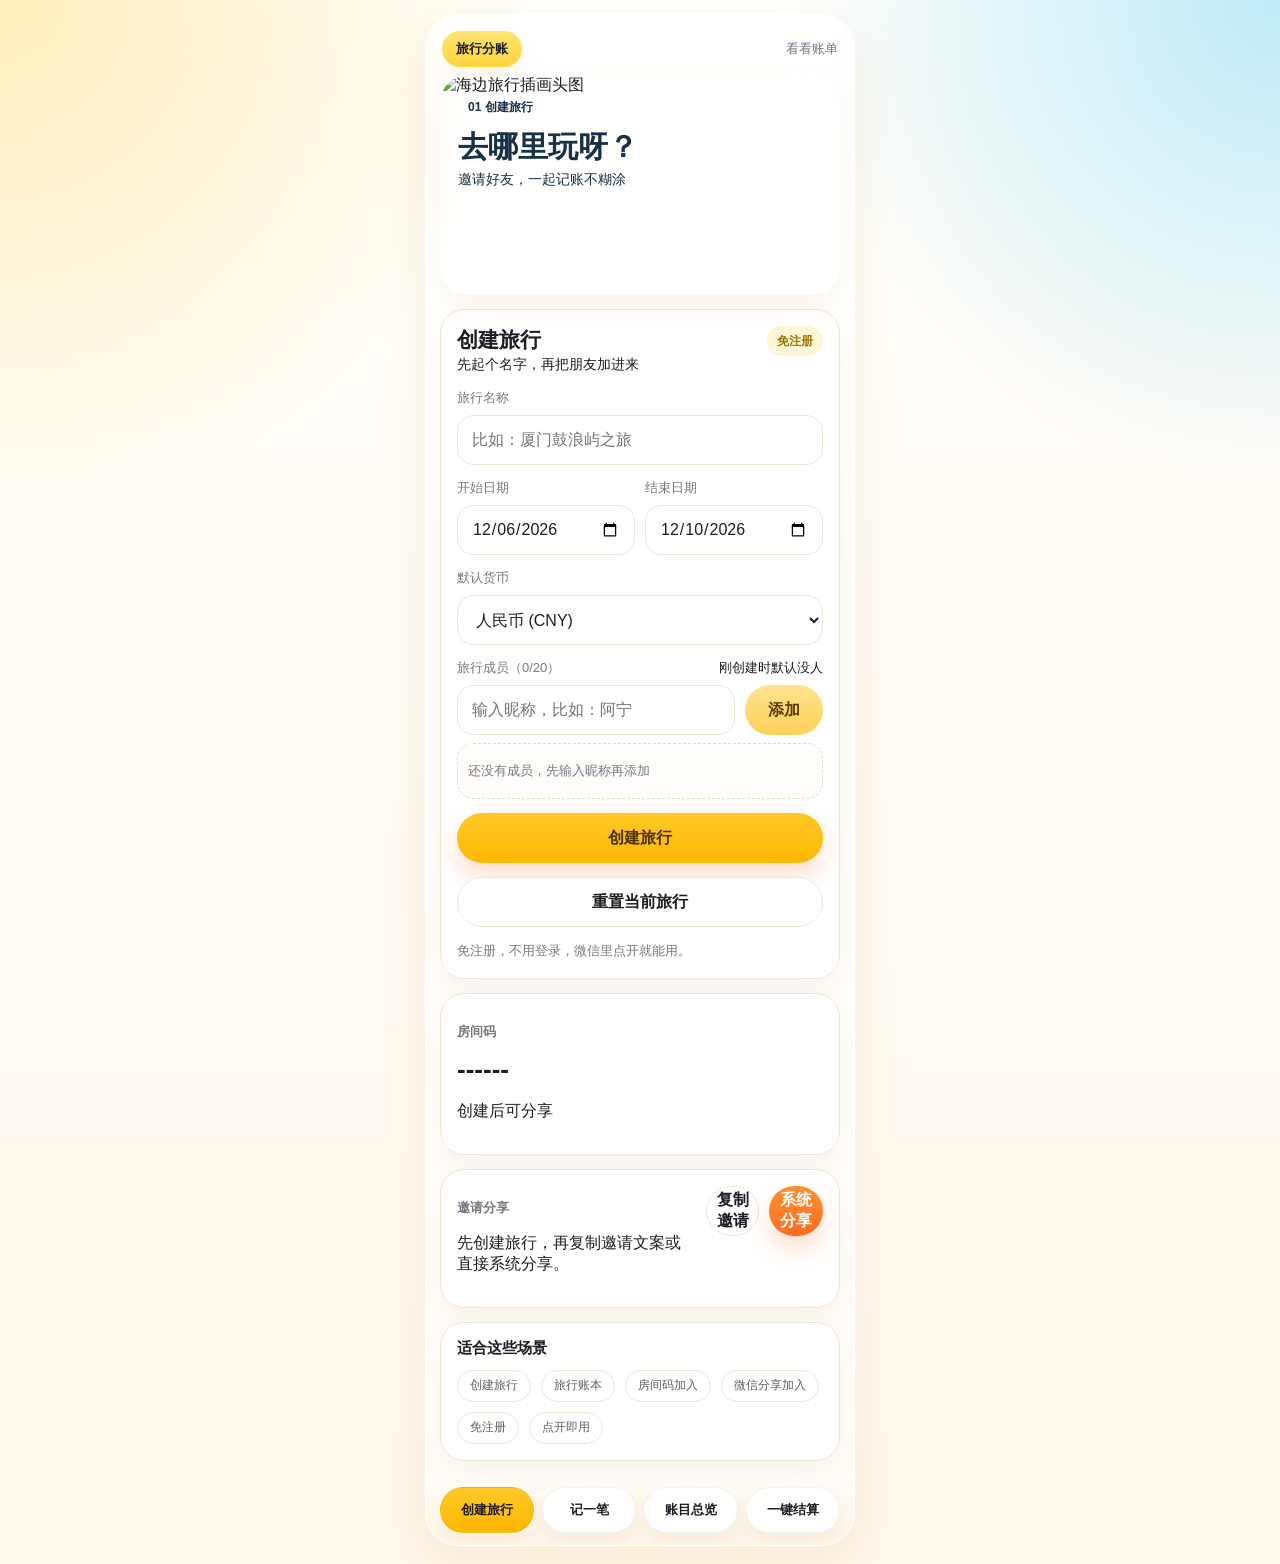
==== index.html @ 9b39a008 "Add files via upload" ====
<!DOCTYPE html>
<html lang="zh-CN">
<head>
  <meta charset="UTF-8">
  <meta name="viewport" content="width=device-width, initial-scale=1.0, viewport-fit=cover">
  <title>创建旅行 | 旅行分账</title>
  <meta name="description" content="创建旅行账本，添加成员，生成房间码和邀请分享。适合朋友出游、闺蜜旅行、多人AA记账。">
  <meta id="metaKeywords" name="keywords" content="创建旅行,旅行账本,房间码加入,微信分享加入,免注册,点开即用">
  <link rel="stylesheet" href="./styles.css">
</head>
<body data-page="create">
  <main class="mobile-page">
    <section class="phone-frame">
      <header class="page-header">
        <div class="brand-badge">旅行分账</div>
        <a class="mini-link" href="./overview.html">看看账单</a>
      </header>

      <section class="hero-banner hero-create">
        <img src="./assets/create-banner.png" alt="海边旅行插画头图">
        <div class="hero-copy">
          <span class="hero-kicker">01 创建旅行</span>
          <h1>去哪里玩呀？</h1>
          <p>邀请好友，一起记账不糊涂</p>
        </div>
      </section>

      <section class="card form-card">
        <div class="card-title-row">
          <div>
            <h2>创建旅行</h2>
            <p>先起个名字，再把朋友加进来</p>
          </div>
          <span class="pill yellow-pill">免注册</span>
        </div>

        <label class="field">
          <span>旅行名称</span>
          <input id="tripName" type="text" maxlength="20" placeholder="比如：厦门鼓浪屿之旅">
        </label>

        <div class="field-grid">
          <label class="field">
            <span>开始日期</span>
            <input id="tripStart" type="date">
          </label>
          <label class="field">
            <span>结束日期</span>
            <input id="tripEnd" type="date">
          </label>
        </div>

        <label class="field">
          <span>默认货币</span>
          <select id="currencySelect">
            <option value="CNY">人民币 (CNY)</option>
            <option value="USD">美元 (USD)</option>
            <option value="HKD">港币 (HKD)</option>
          </select>
        </label>

        <div class="field">
          <div class="field-head">
            <span id="memberCountLabel">旅行成员（0/20）</span>
            <small>刚创建时默认没人</small>
          </div>
          <div class="member-add-row">
            <input id="memberNameInput" type="text" maxlength="6" placeholder="输入昵称，比如：阿宁">
            <button id="addMemberBtn" class="soft-btn" type="button">添加</button>
          </div>
          <div id="memberList" class="member-list empty">
            <p class="empty-text">还没有成员，先输入昵称再添加</p>
          </div>
        </div>

        <button id="createTripBtn" class="primary-btn yellow-btn" type="button">创建旅行</button>
        <button id="resetTripBtn" class="ghost-btn" type="button">重置当前旅行</button>
        <p class="tiny-text">免注册，不用登录，微信里点开就能用。</p>
      </section>

      <section class="card info-card">
        <div>
          <h3>房间码</h3>
          <strong id="roomCodeText">------</strong>
          <p id="shareLinkText">创建后可分享</p>
        </div>
      </section>

      <section class="card info-card">
        <div class="invite-block">
          <div>
            <h3>邀请分享</h3>
            <p id="invitePreviewText">先创建旅行，再复制邀请文案或直接系统分享。</p>
          </div>
          <div class="action-row">
            <button id="copyInviteBtn" class="ghost-btn" type="button">复制邀请</button>
            <button id="nativeShareBtn" class="primary-btn" type="button">系统分享</button>
          </div>
        </div>
      </section>

      <section class="keyword-section">
        <h3>适合这些场景</h3>
        <div class="keyword-tags" data-keywords="create"></div>
      </section>

      <nav class="bottom-nav" aria-label="页面导航">
        <a class="active" href="./index.html">创建旅行</a>
        <a href="./add-bill.html">记一笔</a>
        <a href="./overview.html">账目总览</a>
        <a href="./settlement.html">一键结算</a>
      </nav>
    </section>
  </main>

  <script id="structured-data" type="application/ld+json"></script>
  <script src="./script.js"></script>
</body>
</html>
---- styles.css ----
:root {
  --bg: #fff8ed;
  --card: rgba(255, 255, 255, 0.94);
  --line: #f0e6d6;
  --ink: #1d1d26;
  --muted: #7b7584;
  --yellow: #ffc928;
  --yellow-deep: #ffb700;
  --orange: #ff8f2f;
  --orange-deep: #ff6b1f;
  --green: #2db66e;
  --red: #ff5a53;
  --shadow: 0 18px 45px rgba(210, 175, 111, 0.18);
  --shadow-soft: 0 12px 28px rgba(210, 175, 111, 0.12);
}

* {
  box-sizing: border-box;
}

html,
body {
  margin: 0;
  min-height: 100%;
  font-family: "PingFang SC", "Microsoft YaHei", sans-serif;
  color: var(--ink);
  background:
    radial-gradient(circle at top left, rgba(255, 220, 113, 0.45), transparent 26%),
    radial-gradient(circle at top right, rgba(114, 213, 242, 0.45), transparent 24%),
    linear-gradient(180deg, #fffefb 0%, var(--bg) 100%);
}

body {
  padding: 14px 10px 18px;
}

button,
input,
select {
  font: inherit;
}

.mobile-page {
  max-width: 430px;
  margin: 0 auto;
}

.phone-frame {
  background: rgba(255, 255, 255, 0.68);
  border: 1px solid rgba(255, 255, 255, 0.8);
  border-radius: 34px;
  box-shadow: var(--shadow);
  backdrop-filter: blur(10px);
  overflow: hidden;
}

.page-header {
  display: flex;
  align-items: center;
  justify-content: space-between;
  padding: 16px 16px 8px;
}

.brand-badge {
  display: inline-flex;
  align-items: center;
  min-height: 36px;
  padding: 0 14px;
  border-radius: 999px;
  background: linear-gradient(180deg, #ffe571, #ffd33e);
  box-shadow: var(--shadow-soft);
  font-size: 13px;
  font-weight: 800;
}

.blue-badge {
  background: linear-gradient(180deg, #99eef6, #5ad7ea);
}

.coral-badge {
  background: linear-gradient(180deg, #ff9a73, #ff6e52);
  color: #fff;
}

.mini-link {
  color: var(--muted);
  text-decoration: none;
  font-size: 13px;
}

.hero-banner,
.card,
.member-strip-card,
.keyword-section {
  margin: 0 14px 14px;
}

.hero-banner {
  position: relative;
  overflow: hidden;
  border-radius: 28px;
  box-shadow: var(--shadow-soft);
}

.hero-create {
  height: 220px;
}

.hero-overview {
  height: 180px;
}

.hero-banner img,
.celebrate-image {
  display: block;
  width: 100%;
  height: 100%;
  object-fit: cover;
}

.hero-copy {
  position: absolute;
  left: 18px;
  top: 18px;
  max-width: 72%;
  color: #183147;
}

.hero-copy.overlay {
  color: #fff;
  text-shadow: 0 4px 16px rgba(0, 0, 0, 0.22);
}

.hero-kicker {
  display: inline-flex;
  align-items: center;
  min-height: 28px;
  padding: 0 10px;
  border-radius: 999px;
  background: rgba(255, 255, 255, 0.88);
  font-size: 12px;
  font-weight: 800;
}

.hero-copy h1,
.celebrate-copy h1 {
  margin: 10px 0 6px;
  font-size: 30px;
  line-height: 1.05;
}

.hero-copy p,
.card-title-row p,
.celebrate-copy p {
  margin: 0;
  font-size: 14px;
  line-height: 1.5;
}

.card,
.member-strip-card,
.keyword-section {
  background: var(--card);
  border: 1px solid var(--line);
  border-radius: 24px;
  box-shadow: var(--shadow-soft);
}

.card,
.keyword-section {
  padding: 16px;
}

.member-strip-card {
  padding: 12px 14px;
}

.form-card {
  display: grid;
  gap: 14px;
}

.card-title-row,
.section-head,
.field-head,
.invite-block {
  display: flex;
  align-items: flex-start;
  justify-content: space-between;
  gap: 12px;
}

.card-title-row h2,
.section-head h2 {
  margin: 0;
  font-size: 21px;
}

.field {
  display: grid;
  gap: 8px;
}

.field span,
.field-head span,
.section-head span,
.card h3 {
  font-size: 13px;
  color: var(--muted);
}

.field input,
.field select,
.member-add-row input {
  width: 100%;
  min-height: 50px;
  padding: 0 14px;
  border: 1px solid var(--line);
  border-radius: 16px;
  background: #fff;
  color: var(--ink);
  outline: none;
}

.field-grid {
  display: grid;
  grid-template-columns: 1fr 1fr;
  gap: 10px;
}

.member-add-row,
.action-row,
.seg-row {
  display: grid;
  gap: 10px;
}

.member-add-row {
  grid-template-columns: 1fr auto;
}

.action-row,
.seg-row {
  grid-template-columns: 1fr 1fr;
}

.member-list,
.chip-row,
.member-strip,
.keyword-tags,
.legend-list {
  display: flex;
  gap: 10px;
  flex-wrap: wrap;
}

.member-list {
  min-height: 56px;
  padding: 10px;
  border: 1px dashed #e8dcc7;
  border-radius: 16px;
  background: #fffdf9;
}

.member-list.empty {
  align-items: center;
}

.avatar-chip,
.member-dot {
  display: inline-flex;
  align-items: center;
  justify-content: center;
  min-width: 44px;
  height: 44px;
  padding: 0 12px;
  border-radius: 999px;
  background: linear-gradient(180deg, #fff0bf, #fff8e4);
  border: 2px solid #fff;
  box-shadow: 0 8px 18px rgba(193, 154, 87, 0.16);
  font-size: 13px;
  font-weight: 700;
}

.avatar-chip {
  gap: 8px;
}

.avatar-chip button {
  width: 20px;
  height: 20px;
  border-radius: 50%;
  border: 0;
  background: rgba(0, 0, 0, 0.08);
  cursor: pointer;
}

.member-dot.manage {
  margin-left: auto;
  background: #fff;
}

.empty-text,
.tiny-text,
.summary-text {
  margin: 0;
  color: var(--muted);
  font-size: 13px;
  line-height: 1.6;
}

.primary-btn,
.ghost-btn,
.soft-btn,
.seg-btn,
.chip,
.transfer-btn {
  border: 0;
  cursor: pointer;
  font-weight: 800;
}

.primary-btn,
.ghost-btn,
.soft-btn,
.seg-btn {
  min-height: 50px;
  border-radius: 999px;
}

.primary-btn {
  color: #fff;
  background: linear-gradient(180deg, var(--orange), var(--orange-deep));
  box-shadow: 0 12px 26px rgba(255, 112, 25, 0.24);
}

.yellow-btn {
  color: #4c3000;
  background: linear-gradient(180deg, var(--yellow), var(--yellow-deep));
}

.ghost-btn {
  background: #fff;
  border: 1px solid var(--line);
  color: var(--ink);
}

.soft-btn {
  min-width: 78px;
  background: linear-gradient(180deg, #ffe38d, #ffd15b);
  color: #5b3a00;
}

.pill {
  display: inline-flex;
  align-items: center;
  min-height: 30px;
  padding: 0 10px;
  border-radius: 999px;
  font-size: 12px;
  font-weight: 800;
}

.yellow-pill {
  background: #fff6d7;
  color: #9a7700;
}

.info-card strong {
  display: block;
  margin-top: 6px;
  font-size: 26px;
}

.bill-top-card {
  display: grid;
  gap: 16px;
}

.seg-btn {
  background: #fff;
  border: 1px solid var(--line);
  color: var(--ink);
}

.seg-btn.active {
  background: linear-gradient(180deg, #ffd863, #ffca2b);
}

.category-grid {
  display: grid;
  grid-template-columns: repeat(4, 1fr);
  gap: 14px 8px;
}

.category-btn {
  border: 0;
  background: transparent;
  display: grid;
  justify-items: center;
  gap: 8px;
  padding: 0;
}

.category-btn b {
  font-size: 12px;
}

.icon {
  width: 54px;
  height: 54px;
  border-radius: 18px;
  display: grid;
  place-items: center;
  font-size: 22px;
  box-shadow: var(--shadow-soft);
  border: 2px solid transparent;
}

.category-btn.active .icon {
  transform: translateY(-2px);
  border-color: #ffc654;
}

.red { background: #ffe5e1; }
.blue { background: #e2eeff; }
.orange { background: #ffeedc; }
.green { background: #e5faef; }
.yellow { background: #fff5d2; }
.purple { background: #f1e8ff; }
.teal { background: #e2faf6; }
.gray { background: #eff1f5; }

.edit-banner {
  display: flex;
  align-items: center;
  justify-content: space-between;
  gap: 10px;
  padding: 12px 14px;
  border-radius: 16px;
  background: #fff5cf;
  color: #7b5a00;
  font-size: 13px;
  font-weight: 700;
}

.hidden {
  display: none;
}

.slim-btn {
  min-height: 38px;
  padding: 0 12px;
}

.amount-field .amount-input {
  min-height: 64px;
  font-size: 38px;
  font-weight: 900;
}

.chip {
  min-height: 38px;
  padding: 0 14px;
  border-radius: 999px;
  border: 1px solid var(--line);
  background: #fff;
}

.chip.active {
  background: linear-gradient(180deg, #fff2c7, #ffe39b);
  border-color: #f3cf77;
}

.custom-split {
  display: grid;
  gap: 10px;
}

.split-row-item {
  display: grid;
  grid-template-columns: 1fr 110px;
  gap: 10px;
  align-items: center;
}

.split-row-item input {
  min-height: 46px;
  padding: 0 12px;
  border: 1px solid var(--line);
  border-radius: 14px;
}

.stats-grid {
  display: grid;
  grid-template-columns: 1fr 1fr;
  gap: 12px;
  margin: 0 14px 14px;
}

.stat-card strong {
  display: block;
  margin: 10px 0 6px;
  font-size: 28px;
}

.member-strip {
  align-items: center;
}

.donut-wrap {
  display: flex;
  justify-content: center;
  margin-bottom: 14px;
}

.donut-chart {
  width: 148px;
  height: 148px;
  border-radius: 50%;
  position: relative;
  background: #f3f3f3;
}

.donut-chart::after {
  content: "";
  position: absolute;
  inset: 24px;
  border-radius: 50%;
  background: #fff;
}

.donut-chart span {
  position: absolute;
  inset: 0;
  z-index: 1;
  display: grid;
  place-items: center;
  padding: 0 28px;
  text-align: center;
  font-size: 12px;
  font-weight: 800;
  color: var(--muted);
}

.legend-list {
  display: grid;
  gap: 8px;
}

.legend-item,
.list-item,
.transfer-item,
.preview-line {
  display: flex;
  align-items: center;
  justify-content: space-between;
  gap: 12px;
}

.legend-item {
  font-size: 14px;
}

.legend-left {
  display: inline-flex;
  align-items: center;
  gap: 8px;
}

.legend-dot {
  width: 10px;
  height: 10px;
  border-radius: 50%;
}

.list-stack {
  display: grid;
  gap: 10px;
}

.list-stack.empty-stack {
  min-height: 90px;
  align-items: center;
}

.list-item,
.transfer-item,
.preview-line {
  padding: 14px;
  border: 1px solid var(--line);
  border-radius: 18px;
  background: #fff;
}

.list-item {
  align-items: flex-start;
}

.list-item strong,
.preview-line strong,
.transfer-item strong {
  font-size: 18px;
}

.item-meta {
  display: grid;
  gap: 4px;
}

.item-meta p {
  margin: 0;
  color: var(--muted);
  font-size: 12px;
}

.item-actions {
  display: grid;
  gap: 8px;
}

.item-actions button {
  min-height: 34px;
  padding: 0 12px;
  border-radius: 999px;
  border: 1px solid var(--line);
  background: #fff;
  cursor: pointer;
  font-size: 12px;
  font-weight: 700;
}

.positive {
  color: var(--green);
}

.negative {
  color: var(--red);
}

.celebrate-card {
  overflow: hidden;
  padding-bottom: 0;
}

.celebrate-image {
  height: 210px;
  object-fit: cover;
  margin: 14px -16px 0;
  width: calc(100% + 32px);
}

.receive-card strong {
  display: block;
  margin: 8px 0 6px;
  font-size: 38px;
  color: var(--green);
}

.progress-track {
  height: 10px;
  border-radius: 999px;
  background: #ffe5cf;
  overflow: hidden;
  margin: 10px 0 14px;
}

.progress-track span {
  display: block;
  width: 0;
  height: 100%;
  border-radius: inherit;
  background: linear-gradient(180deg, var(--orange), var(--yellow-deep));
}

.transfer-item.done {
  opacity: 0.58;
}

.transfer-main {
  display: grid;
  gap: 4px;
}

.transfer-main p {
  margin: 0;
  font-size: 12px;
  color: var(--muted);
}

.transfer-btn {
  min-height: 40px;
  padding: 0 14px;
  border-radius: 999px;
  background: #fff;
  border: 1px solid var(--line);
}

.transfer-btn.is-done {
  color: var(--green);
}

.keyword-section h3 {
  margin: 0 0 12px;
  font-size: 15px;
}

.keyword-tags span {
  min-height: 32px;
  padding: 0 12px;
  display: inline-flex;
  align-items: center;
  border-radius: 999px;
  background: #fff;
  border: 1px solid var(--line);
  font-size: 12px;
  color: #625c69;
}

.bottom-nav {
  position: sticky;
  bottom: 0;
  z-index: 2;
  display: grid;
  grid-template-columns: repeat(4, 1fr);
  gap: 8px;
  padding: 12px 14px calc(12px + env(safe-area-inset-bottom));
  background: linear-gradient(180deg, rgba(255, 248, 237, 0), rgba(255, 248, 237, 0.92) 36%, rgba(255, 248, 237, 1) 100%);
}

.bottom-nav a {
  min-height: 46px;
  display: grid;
  place-items: center;
  border-radius: 999px;
  text-decoration: none;
  color: var(--ink);
  background: rgba(255, 255, 255, 0.94);
  border: 1px solid rgba(0, 0, 0, 0.05);
  box-shadow: 0 10px 18px rgba(190, 154, 90, 0.12);
  font-size: 13px;
  font-weight: 800;
}

.bottom-nav a.active {
  background: linear-gradient(180deg, var(--yellow), var(--yellow-deep));
}

@media (max-width: 390px) {
  body {
    padding: 8px 6px 12px;
  }

  .hero-copy h1,
  .celebrate-copy h1 {
    font-size: 26px;
  }

  .stats-grid,
  .field-grid,
  .action-row,
  .seg-row {
    grid-template-columns: 1fr;
  }

  .category-grid {
    grid-template-columns: repeat(4, 1fr);
  }

  .bottom-nav a {
    font-size: 12px;
  }
}
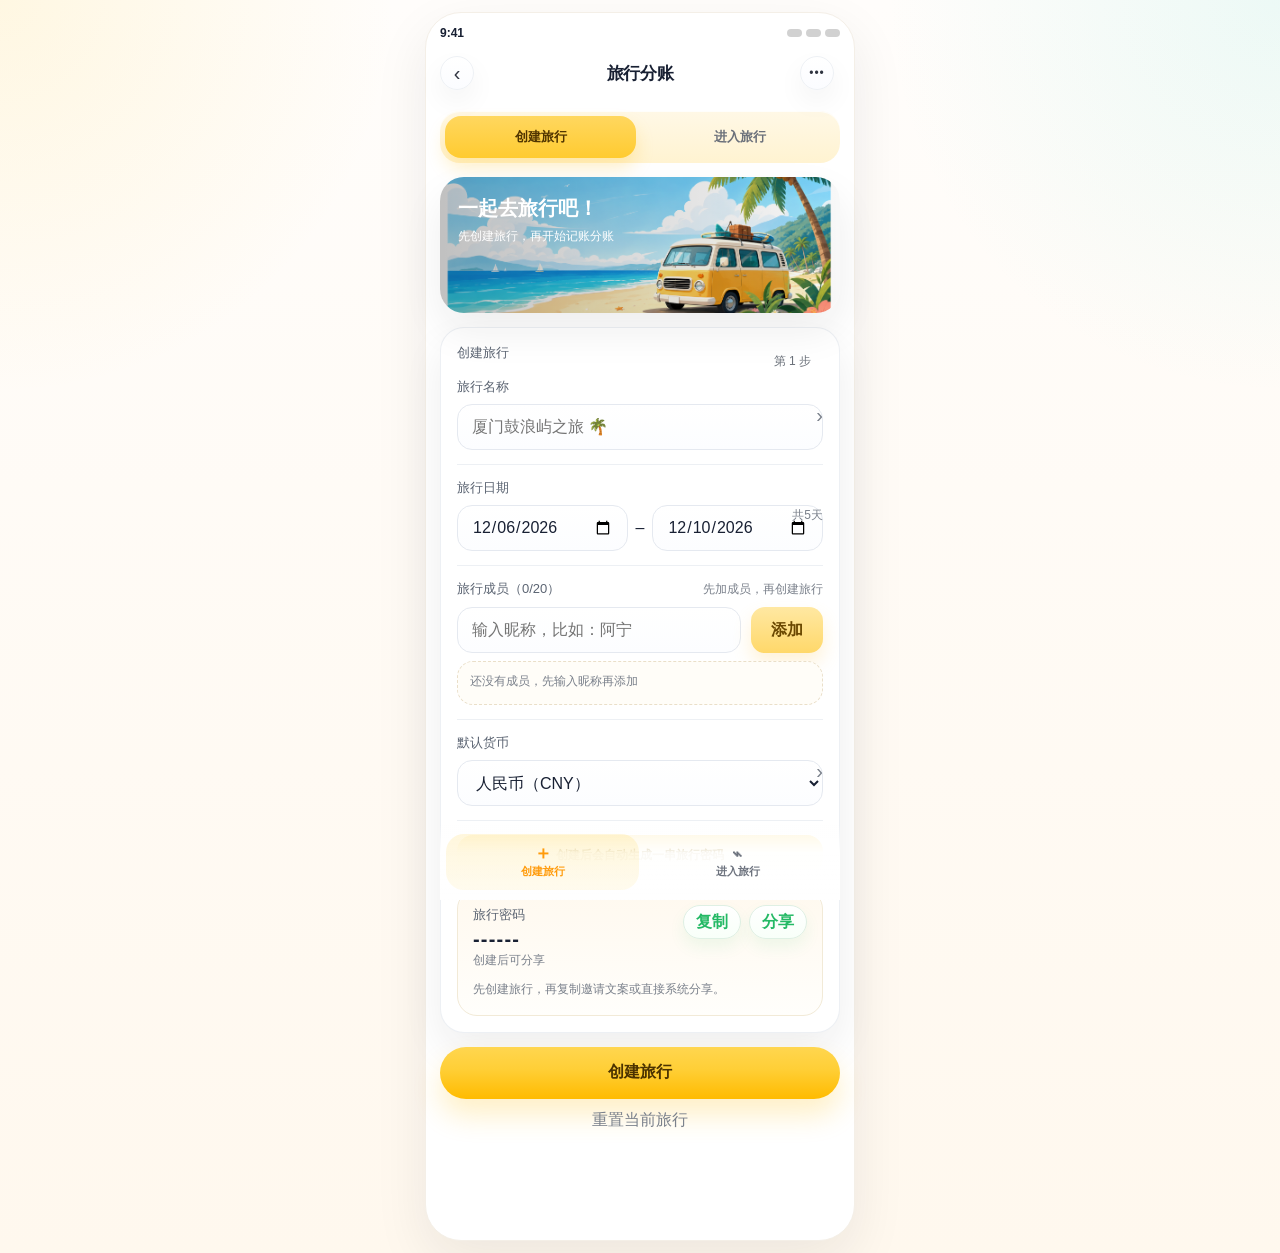
==== commit 5398dea0: "Add files via upload" ====
--- a/index.html
+++ b/index.html
@@ -4,116 +4,174 @@
   <meta charset="UTF-8">
   <meta name="viewport" content="width=device-width, initial-scale=1.0, viewport-fit=cover">
   <title>创建旅行 | 旅行分账</title>
-  <meta name="description" content="创建旅行账本，添加成员，生成房间码和邀请分享。适合朋友出游、闺蜜旅行、多人AA记账。">
-  <meta id="metaKeywords" name="keywords" content="创建旅行,旅行账本,房间码加入,微信分享加入,免注册,点开即用">
+  <meta name="description" content="先创建本次旅行，再把旅行密码发给同伴。输入密码后，就能直接进入这次旅行的记账、总览和结算页面。">
+  <meta id="metaKeywords" name="keywords" content="创建旅行,进入旅行,旅行密码,多人旅行记账,分账">
   <link rel="stylesheet" href="./styles.css">
 </head>
 <body data-page="create">
-  <main class="mobile-page">
-    <section class="phone-frame">
+  <main class="app-shell">
+    <section class="phone-page">
+      <div class="status-bar">
+        <span>9:41</span>
+        <div class="status-icons"><span></span><span></span><span></span></div>
+      </div>
+
       <header class="page-header">
-        <div class="brand-badge">旅行分账</div>
-        <a class="mini-link" href="./overview.html">看看账单</a>
+        <button class="nav-icon" type="button" aria-label="返回">‹</button>
+        <h1>旅行分账</h1>
+        <button class="nav-icon more" type="button" aria-label="更多">•••</button>
       </header>
 
-      <section class="hero-banner hero-create">
-        <img src="./assets/create-banner.png" alt="海边旅行插画头图">
-        <div class="hero-copy">
-          <span class="hero-kicker">01 创建旅行</span>
-          <h1>去哪里玩呀？</h1>
-          <p>邀请好友，一起记账不糊涂</p>
+      <nav class="home-switch-nav" aria-label="首页导航">
+        <a class="active" href="#create-trip-panel">创建旅行</a>
+        <a href="#join-trip-panel">进入旅行</a>
+      </nav>
+
+      <section id="home-create-view" class="home-panel">
+      <section class="hero-banner">
+        <img src="./create-banner.png" alt="旅行头图">
+        <div class="hero-banner-copy">
+          <h2>一起去旅行吧！</h2>
+          <p>先创建旅行，再开始记账分账</p>
         </div>
       </section>
 
-      <section class="card form-card">
-        <div class="card-title-row">
-          <div>
-            <h2>创建旅行</h2>
-            <p>先起个名字，再把朋友加进来</p>
-          </div>
-          <span class="pill yellow-pill">免注册</span>
+      <section id="create-trip-panel" class="sheet-card">
+        <div class="block-head-line">
+          <div class="list-title">创建旅行</div>
+          <span class="mini-status">第 1 步</span>
         </div>
 
-        <label class="field">
-          <span>旅行名称</span>
-          <input id="tripName" type="text" maxlength="20" placeholder="比如：厦门鼓浪屿之旅">
+        <label class="line-field">
+          <span class="field-label">旅行名称</span>
+          <input id="tripName" type="text" maxlength="20" placeholder="厦门鼓浪屿之旅 🌴">
+          <span class="field-arrow">›</span>
         </label>
 
-        <div class="field-grid">
-          <label class="field">
-            <span>开始日期</span>
-            <input id="tripStart" type="date">
-          </label>
-          <label class="field">
-            <span>结束日期</span>
-            <input id="tripEnd" type="date">
-          </label>
-        </div>
-
-        <label class="field">
-          <span>默认货币</span>
-          <select id="currencySelect">
-            <option value="CNY">人民币 (CNY)</option>
-            <option value="USD">美元 (USD)</option>
-            <option value="HKD">港币 (HKD)</option>
-          </select>
+        <label class="line-field">
+          <span class="field-label">旅行日期</span>
+          <div class="field-main dual-value">
+            <input id="tripStart" type="date" aria-label="开始日期">
+            <span>–</span>
+            <input id="tripEnd" type="date" aria-label="结束日期">
+          </div>
+          <span class="field-tip">共5天</span>
         </label>
 
-        <div class="field">
-          <div class="field-head">
-            <span id="memberCountLabel">旅行成员（0/20）</span>
-            <small>刚创建时默认没人</small>
+        <div class="line-block">
+          <div class="field-topline">
+            <span class="field-label" id="memberCountLabel">旅行成员（0/20）</span>
+            <small>先加成员，再创建旅行</small>
           </div>
-          <div class="member-add-row">
+          <div class="member-entry">
             <input id="memberNameInput" type="text" maxlength="6" placeholder="输入昵称，比如：阿宁">
-            <button id="addMemberBtn" class="soft-btn" type="button">添加</button>
+            <button id="addMemberBtn" class="tiny-solid-btn" type="button">添加</button>
           </div>
-          <div id="memberList" class="member-list empty">
+          <div id="memberList" class="member-avatar-row empty">
             <p class="empty-text">还没有成员，先输入昵称再添加</p>
           </div>
         </div>
 
-        <button id="createTripBtn" class="primary-btn yellow-btn" type="button">创建旅行</button>
-        <button id="resetTripBtn" class="ghost-btn" type="button">重置当前旅行</button>
-        <p class="tiny-text">免注册，不用登录，微信里点开就能用。</p>
-      </section>
+        <label class="line-field">
+          <span class="field-label">默认货币</span>
+          <select id="currencySelect">
+            <option value="CNY">人民币（CNY）</option>
+            <option value="USD">美元（USD）</option>
+            <option value="HKD">港币（HKD）</option>
+          </select>
+          <span class="field-arrow">›</span>
+        </label>
 
-      <section class="card info-card">
-        <div>
-          <h3>房间码</h3>
-          <strong id="roomCodeText">------</strong>
-          <p id="shareLinkText">创建后可分享</p>
+        <div class="soft-hint">创建后会自动生成一串旅行密码</div>
+
+        <div class="room-card">
+          <div class="room-card-head">
+            <div>
+              <span class="room-label">旅行密码</span>
+              <strong id="roomCodeText" class="room-code">------</strong>
+            </div>
+            <div class="room-actions">
+              <button id="copyInviteBtn" class="tag-btn" type="button">复制</button>
+              <button id="nativeShareBtn" class="tag-btn" type="button">分享</button>
+            </div>
+          </div>
+          <p id="shareLinkText" class="room-state">创建后可分享</p>
+          <p id="invitePreviewText" class="tip-text">先创建旅行，再复制邀请文案或直接系统分享。</p>
         </div>
       </section>
 
-      <section class="card info-card">
-        <div class="invite-block">
-          <div>
-            <h3>邀请分享</h3>
-            <p id="invitePreviewText">先创建旅行，再复制邀请文案或直接系统分享。</p>
-          </div>
-          <div class="action-row">
-            <button id="copyInviteBtn" class="ghost-btn" type="button">复制邀请</button>
-            <button id="nativeShareBtn" class="primary-btn" type="button">系统分享</button>
-          </div>
-        </div>
+      <button id="createTripBtn" class="primary-cta yellow-cta" type="button">创建旅行</button>
+      <button id="resetTripBtn" class="subtle-link-btn" type="button">重置当前旅行</button>
       </section>
 
-      <section class="keyword-section">
-        <h3>适合这些场景</h3>
-        <div class="keyword-tags" data-keywords="create"></div>
+      <section id="join-trip-panel" class="join-card home-panel join-panel-only">
+        <div class="join-card-head">
+          <strong>进入旅行</strong>
+          <p>输入旅行密码和昵称，就能直接打开这次旅行</p>
+        </div>
+        <div class="join-grid">
+          <input id="joinRoomCode" type="text" maxlength="8" placeholder="旅行密码">
+          <input id="joinNickname" type="text" maxlength="6" placeholder="你的昵称">
+        </div>
+        <button id="joinRoomBtn" class="secondary-cta" type="button">进入旅行</button>
+        <p id="joinRoomStatus" class="tip-text">进入后会直接打开：记一笔、账目总览和一键结算。</p>
       </section>
 
-      <nav class="bottom-nav" aria-label="页面导航">
-        <a class="active" href="./index.html">创建旅行</a>
-        <a href="./add-bill.html">记一笔</a>
-        <a href="./overview.html">账目总览</a>
-        <a href="./settlement.html">一键结算</a>
+      <nav class="app-tabbar home-tabbar" aria-label="页面导航">
+        <a class="active" href="#create-trip-panel"><span class="tab-ico">＋</span><span>创建旅行</span></a>
+        <a href="#join-trip-panel"><span class="tab-ico">⌁</span><span>进入旅行</span></a>
       </nav>
     </section>
   </main>
 
   <script id="structured-data" type="application/ld+json"></script>
   <script src="./script.js"></script>
+  <script>
+    (function () {
+      const createLink = document.querySelector('.home-switch-nav a[href="#create-trip-panel"]');
+      const joinLink = document.querySelector('.home-switch-nav a[href="#join-trip-panel"]');
+      const createView = document.getElementById('home-create-view');
+      const joinView = document.getElementById('join-trip-panel');
+      const bottomCreate = document.querySelector('.home-tabbar a[href="#create-trip-panel"]');
+      const bottomJoin = document.querySelector('.home-tabbar a[href="#join-trip-panel"]');
+
+      function setActive(mode) {
+        const showJoin = mode === 'join';
+        createView.classList.toggle('hidden-home-panel', showJoin);
+        joinView.classList.toggle('hidden-home-panel', !showJoin);
+        createLink.classList.toggle('active', !showJoin);
+        joinLink.classList.toggle('active', showJoin);
+        bottomCreate.classList.toggle('active', !showJoin);
+        bottomJoin.classList.toggle('active', showJoin);
+      }
+
+      function syncFromHash() {
+        setActive(window.location.hash === '#join-trip-panel' ? 'join' : 'create');
+      }
+
+      createLink.addEventListener('click', function () {
+        window.location.hash = 'create-trip-panel';
+        setActive('create');
+      });
+
+      joinLink.addEventListener('click', function () {
+        window.location.hash = 'join-trip-panel';
+        setActive('join');
+      });
+
+      bottomCreate.addEventListener('click', function () {
+        window.location.hash = 'create-trip-panel';
+        setActive('create');
+      });
+
+      bottomJoin.addEventListener('click', function () {
+        window.location.hash = 'join-trip-panel';
+        setActive('join');
+      });
+
+      window.addEventListener('hashchange', syncFromHash);
+      syncFromHash();
+    })();
+  </script>
 </body>
 </html>
--- a/styles.css
+++ b/styles.css
@@ -1,396 +1,519 @@
 :root {
-  --bg: #fff8ed;
-  --card: rgba(255, 255, 255, 0.94);
-  --line: #f0e6d6;
-  --ink: #1d1d26;
-  --muted: #7b7584;
-  --yellow: #ffc928;
-  --yellow-deep: #ffb700;
-  --orange: #ff8f2f;
-  --orange-deep: #ff6b1f;
-  --green: #2db66e;
-  --red: #ff5a53;
-  --shadow: 0 18px 45px rgba(210, 175, 111, 0.18);
-  --shadow-soft: 0 12px 28px rgba(210, 175, 111, 0.12);
-}
-
-* {
-  box-sizing: border-box;
-}
+  --ink: #182033;
+  --muted: #7a808b;
+  --line: #edf0f4;
+  --line-strong: #e5e9f0;
+  --yellow: #ffcf37;
+  --yellow-deep: #ffbb00;
+  --orange: #ff8d29;
+  --orange-deep: #ff6b18;
+  --green: #22bf65;
+  --green-soft: #effaf1;
+  --soft-shadow: 0 12px 28px rgba(26, 28, 33, 0.05);
+  --card-shadow: 0 18px 42px rgba(26, 28, 33, 0.07);
+  --page-shadow: 0 20px 54px rgba(26, 28, 33, 0.08);
+  --inner-shadow: inset 0 1px 0 rgba(255, 255, 255, 0.85);
+}
+
+* { box-sizing: border-box; }
 
 html,
 body {
   margin: 0;
   min-height: 100%;
+  background:
+    radial-gradient(circle at 0% 0%, rgba(255, 217, 97, 0.16), transparent 22%),
+    radial-gradient(circle at 100% 0%, rgba(103, 222, 208, 0.12), transparent 22%),
+    linear-gradient(180deg, #fffdfb 0%, #fff8ee 100%);
   font-family: "PingFang SC", "Microsoft YaHei", sans-serif;
   color: var(--ink);
-  background:
-    radial-gradient(circle at top left, rgba(255, 220, 113, 0.45), transparent 26%),
-    radial-gradient(circle at top right, rgba(114, 213, 242, 0.45), transparent 24%),
-    linear-gradient(180deg, #fffefb 0%, var(--bg) 100%);
-}
-
-body {
-  padding: 14px 10px 18px;
-}
-
-button,
-input,
-select {
-  font: inherit;
-}
-
-.mobile-page {
-  max-width: 430px;
-  margin: 0 auto;
-}
-
-.phone-frame {
-  background: rgba(255, 255, 255, 0.68);
-  border: 1px solid rgba(255, 255, 255, 0.8);
-  border-radius: 34px;
-  box-shadow: var(--shadow);
-  backdrop-filter: blur(10px);
-  overflow: hidden;
-}
-
-.page-header {
+}
+
+body { padding: 12px; }
+button, input, select { font: inherit; }
+.app-shell { max-width: 430px; margin: 0 auto; }
+
+.phone-page {
+  min-height: calc(100vh - 24px);
+  padding: 0 14px 18px;
+  border-radius: 36px;
+  background: #fff;
+  border: 1px solid #f4efe7;
+  box-shadow: var(--page-shadow);
+}
+
+.settlement-theme {
+  background: linear-gradient(180deg, #fff7d8 0%, #fff2cb 100%);
+}
+
+.status-bar {
+  min-height: 30px;
+  padding-top: calc(10px + env(safe-area-inset-top));
   display: flex;
   align-items: center;
   justify-content: space-between;
-  padding: 16px 16px 8px;
-}
-
-.brand-badge {
-  display: inline-flex;
+  font-size: 12px;
+  font-weight: 700;
+}
+
+.status-icons { display: flex; gap: 4px; }
+.status-icons span {
+  width: 15px;
+  height: 8px;
+  border-radius: 999px;
+  background: rgba(0, 0, 0, 0.18);
+}
+
+.page-header {
+  display: grid;
+  grid-template-columns: 40px 1fr 40px;
   align-items: center;
-  min-height: 36px;
-  padding: 0 14px;
-  border-radius: 999px;
-  background: linear-gradient(180deg, #ffe571, #ffd33e);
-  box-shadow: var(--shadow-soft);
+  min-height: 48px;
+  margin: 6px 0 14px;
+}
+
+.page-header h1 {
+  margin: 0;
+  text-align: center;
+  font-size: 17px;
+  font-weight: 900;
+  letter-spacing: -0.02em;
+}
+
+.nav-icon,
+.share-link {
+  width: 34px;
+  height: 34px;
+  border-radius: 50%;
+  border: 1px solid #eef1f5;
+  background: linear-gradient(180deg, #ffffff, #fbfcff);
+  display: grid;
+  place-items: center;
+  color: #2f3440;
+  box-shadow: var(--soft-shadow);
+  font-size: 20px;
+  text-decoration: none;
+  transition: transform 0.18s ease, box-shadow 0.18s ease, border-color 0.18s ease;
+}
+
+.more { font-size: 12px; letter-spacing: 1px; }
+
+.nav-icon:active,
+.share-link:active {
+  transform: scale(0.96);
+  box-shadow: 0 6px 14px rgba(26, 28, 33, 0.08);
+}
+
+.home-switch-nav {
+  display: grid;
+  grid-template-columns: 1fr 1fr;
+  gap: 8px;
+  padding: 5px;
+  margin-bottom: 14px;
+  border-radius: 20px;
+  background: linear-gradient(180deg, #fff8e6, #fff3d1);
+  box-shadow: var(--inner-shadow);
+}
+
+.home-switch-nav a {
+  min-height: 42px;
+  border-radius: 16px;
+  display: grid;
+  place-items: center;
+  text-decoration: none;
+  color: #6b707a;
   font-size: 13px;
   font-weight: 800;
-}
-
-.blue-badge {
-  background: linear-gradient(180deg, #99eef6, #5ad7ea);
-}
-
-.coral-badge {
-  background: linear-gradient(180deg, #ff9a73, #ff6e52);
-  color: #fff;
-}
-
-.mini-link {
-  color: var(--muted);
-  text-decoration: none;
-  font-size: 13px;
+  transition: all 0.18s ease;
+}
+
+.home-switch-nav a.active {
+  background: linear-gradient(180deg, #ffd75f, #ffcb30);
+  color: #513500;
+  box-shadow: 0 10px 18px rgba(255, 188, 0, 0.22);
+}
+
+.home-panel.hidden-home-panel {
+  display: none;
+}
+
+.join-panel-only {
+  margin-top: 4px;
 }
 
 .hero-banner,
-.card,
-.member-strip-card,
-.keyword-section {
-  margin: 0 14px 14px;
-}
+.overview-hero,
+.settlement-hero,
+.sheet-card,
+.join-card {
+  border-radius: 24px;
+  background: #fff;
+  box-shadow: var(--card-shadow);
+}
+
+.hero-banner,
+.overview-hero,
+.settlement-hero { overflow: hidden; }
 
 .hero-banner {
   position: relative;
-  overflow: hidden;
-  border-radius: 28px;
-  box-shadow: var(--shadow-soft);
-}
-
-.hero-create {
-  height: 220px;
-}
-
-.hero-overview {
-  height: 180px;
-}
-
-.hero-banner img,
-.celebrate-image {
+  margin-bottom: 14px;
+}
+
+.hero-banner img {
+  width: 100%;
+  height: 136px;
+  object-fit: cover;
   display: block;
+}
+
+.hero-banner-copy {
+  position: absolute;
+  inset: 0;
+  padding: 18px;
+  background: linear-gradient(90deg, rgba(0, 0, 0, 0.24), rgba(0, 0, 0, 0.02));
+  color: #fff;
+}
+
+.hero-banner-copy h2 {
+  margin: 0 0 6px;
+  font-size: 20px;
+  font-weight: 900;
+}
+
+.hero-banner-copy p {
+  margin: 0;
+  font-size: 12px;
+}
+
+.sheet-card,
+.join-card {
+  margin-bottom: 14px;
+  padding: 16px;
+  border: 1px solid rgba(236, 240, 244, 0.95);
+}
+
+.line-field,
+.line-block,
+.amount-card,
+.note-card {
+  position: relative;
+  display: grid;
+  gap: 8px;
+  padding: 0 0 14px;
+  margin-bottom: 14px;
+  border-bottom: 1px solid var(--line);
+}
+
+.line-field:last-child,
+.line-block:last-child,
+.amount-card:last-child,
+.note-card:last-child {
+  margin-bottom: 0;
+  padding-bottom: 0;
+  border-bottom: 0;
+}
+
+.field-label,
+.field-topline span,
+.list-title,
+.block-title,
+.room-label {
+  font-size: 13px;
+  color: #5b6472;
+}
+
+.line-field input,
+.line-field select,
+.join-grid input,
+.note-card input,
+.member-entry input,
+.split-row-item input {
   width: 100%;
-  height: 100%;
-  object-fit: cover;
-}
-
-.hero-copy {
-  position: absolute;
-  left: 18px;
-  top: 18px;
-  max-width: 72%;
-  color: #183147;
-}
-
-.hero-copy.overlay {
-  color: #fff;
-  text-shadow: 0 4px 16px rgba(0, 0, 0, 0.22);
-}
-
-.hero-kicker {
-  display: inline-flex;
-  align-items: center;
-  min-height: 28px;
-  padding: 0 10px;
-  border-radius: 999px;
-  background: rgba(255, 255, 255, 0.88);
-  font-size: 12px;
-  font-weight: 800;
-}
-
-.hero-copy h1,
-.celebrate-copy h1 {
-  margin: 10px 0 6px;
-  font-size: 30px;
-  line-height: 1.05;
-}
-
-.hero-copy p,
-.card-title-row p,
-.celebrate-copy p {
-  margin: 0;
-  font-size: 14px;
-  line-height: 1.5;
-}
-
-.card,
-.member-strip-card,
-.keyword-section {
-  background: var(--card);
-  border: 1px solid var(--line);
-  border-radius: 24px;
-  box-shadow: var(--shadow-soft);
-}
-
-.card,
-.keyword-section {
-  padding: 16px;
-}
-
-.member-strip-card {
-  padding: 12px 14px;
-}
-
-.form-card {
-  display: grid;
-  gap: 14px;
-}
-
-.card-title-row,
-.section-head,
-.field-head,
-.invite-block {
-  display: flex;
-  align-items: flex-start;
-  justify-content: space-between;
-  gap: 12px;
-}
-
-.card-title-row h2,
-.section-head h2 {
-  margin: 0;
-  font-size: 21px;
-}
-
-.field {
-  display: grid;
-  gap: 8px;
-}
-
-.field span,
-.field-head span,
-.section-head span,
-.card h3 {
-  font-size: 13px;
-  color: var(--muted);
-}
-
-.field input,
-.field select,
-.member-add-row input {
-  width: 100%;
-  min-height: 50px;
+  min-height: 46px;
   padding: 0 14px;
-  border: 1px solid var(--line);
-  border-radius: 16px;
-  background: #fff;
+  border-radius: 15px;
+  border: 1px solid var(--line-strong);
+  background: linear-gradient(180deg, #ffffff, #fcfdff);
   color: var(--ink);
   outline: none;
-}
-
-.field-grid {
-  display: grid;
-  grid-template-columns: 1fr 1fr;
+  box-shadow: inset 0 1px 0 rgba(255, 255, 255, 0.9);
+  transition: border-color 0.18s ease, box-shadow 0.18s ease, transform 0.18s ease;
+}
+
+.line-field input:focus,
+.line-field select:focus,
+.join-grid input:focus,
+.note-card input:focus,
+.member-entry input:focus,
+.split-row-item input:focus {
+  border-color: #ffcd33;
+  box-shadow: 0 0 0 4px rgba(255, 205, 51, 0.12), 0 8px 20px rgba(255, 197, 39, 0.08);
+}
+
+.field-main { display: flex; align-items: center; gap: 8px; }
+.dual-value input { flex: 1; }
+
+.field-arrow,
+.field-tip {
+  position: absolute;
+  right: 0;
+  top: 28px;
+  font-size: 12px;
+  color: var(--muted);
+}
+
+.field-arrow { font-size: 20px; top: 26px; }
+
+.field-topline,
+.room-card-head,
+.block-head-line,
+.join-card-head {
+  display: flex;
+  justify-content: space-between;
+  align-items: flex-start;
   gap: 10px;
 }
 
-.member-add-row,
-.action-row,
-.seg-row {
+.field-topline small,
+.tip-text,
+.empty-text,
+.join-card-head p,
+.room-state {
+  margin: 0;
+  font-size: 12px;
+  line-height: 1.6;
+  color: var(--muted);
+}
+
+.member-entry,
+.join-grid,
+.money-card-grid,
+.action-row {
   display: grid;
   gap: 10px;
 }
 
-.member-add-row {
-  grid-template-columns: 1fr auto;
-}
-
-.action-row,
-.seg-row {
-  grid-template-columns: 1fr 1fr;
-}
-
-.member-list,
+.member-entry { grid-template-columns: 1fr auto; }
+
+.tiny-solid-btn,
+.tag-btn,
+.mini-plain-btn,
+.manage-chip,
+.primary-cta,
+.secondary-cta {
+  border: 0;
+  cursor: pointer;
+  font-weight: 800;
+  transition: transform 0.18s ease, box-shadow 0.18s ease, filter 0.18s ease, border-color 0.18s ease;
+}
+
+.tiny-solid-btn {
+  min-width: 72px;
+  min-height: 44px;
+  border-radius: 14px;
+  color: #6a4700;
+  background: linear-gradient(180deg, #ffe8a2, #ffd86a);
+  box-shadow: 0 10px 18px rgba(255, 202, 90, 0.24);
+}
+
+.member-avatar-row,
+.avatar-chip-row,
 .chip-row,
-.member-strip,
 .keyword-tags,
-.legend-list {
+.room-actions {
   display: flex;
-  gap: 10px;
   flex-wrap: wrap;
-}
-
-.member-list {
-  min-height: 56px;
-  padding: 10px;
-  border: 1px dashed #e8dcc7;
+  gap: 8px;
+}
+
+.member-avatar-row { min-height: 44px; }
+
+.member-avatar-row.empty {
+  padding: 10px 12px;
+  border: 1px dashed #eadfc9;
   border-radius: 16px;
-  background: #fffdf9;
-}
-
-.member-list.empty {
-  align-items: center;
+  background: #fffdf8;
 }
 
 .avatar-chip,
-.member-dot {
+.member-dot,
+.chip,
+.manage-chip,
+.tag-btn,
+.mini-status {
+  min-height: 34px;
+  padding: 0 12px;
+  border-radius: 999px;
   display: inline-flex;
   align-items: center;
   justify-content: center;
-  min-width: 44px;
-  height: 44px;
-  padding: 0 12px;
-  border-radius: 999px;
-  background: linear-gradient(180deg, #fff0bf, #fff8e4);
+}
+
+.avatar-chip,
+.member-dot {
+  background: linear-gradient(180deg, #fff5da, #fffef7);
   border: 2px solid #fff;
-  box-shadow: 0 8px 18px rgba(193, 154, 87, 0.16);
-  font-size: 13px;
+  box-shadow: 0 6px 16px rgba(205, 168, 86, 0.14);
+  font-size: 12px;
   font-weight: 700;
 }
 
-.avatar-chip {
-  gap: 8px;
-}
-
 .avatar-chip button {
-  width: 20px;
-  height: 20px;
+  width: 18px;
+  height: 18px;
+  margin-left: 6px;
   border-radius: 50%;
   border: 0;
   background: rgba(0, 0, 0, 0.08);
   cursor: pointer;
 }
 
-.member-dot.manage {
-  margin-left: auto;
-  background: #fff;
-}
-
-.empty-text,
-.tiny-text,
-.summary-text {
-  margin: 0;
+.soft-hint,
+.success-strip {
+  min-height: 40px;
+  margin-bottom: 14px;
+  border-radius: 16px;
+  display: grid;
+  place-items: center;
+  background: #fff7de;
+  color: #8f6a00;
+  font-size: 12px;
+  font-weight: 700;
+}
+
+.room-card {
+  padding: 15px;
+  border-radius: 20px;
+  background: linear-gradient(180deg, #fff9ef, #fffefb);
+  border: 1px solid #f2ead7;
+  box-shadow: inset 0 1px 0 rgba(255, 255, 255, 0.88);
+}
+
+.room-code {
+  display: block;
+  margin-top: 4px;
+  font-size: 20px;
+  letter-spacing: 0.06em;
+}
+
+.tag-btn {
+  background: linear-gradient(180deg, #ffffff, #f8fff9);
+  border: 1px solid #dff0e4;
+  color: #24b965;
+  box-shadow: 0 8px 16px rgba(36, 185, 101, 0.08);
+}
+
+.tip-text { margin-top: 10px; }
+
+.primary-cta,
+.secondary-cta {
+  width: 100%;
+  min-height: 52px;
+  border-radius: 999px;
+}
+
+.primary-cta {
+  box-shadow: 0 16px 28px rgba(255, 191, 22, 0.24);
+}
+
+.yellow-cta {
+  color: #4b3200;
+  background: linear-gradient(180deg, #ffd64f 0%, var(--yellow) 42%, var(--yellow-deep) 100%);
+}
+
+.orange-cta {
+  color: #fff;
+  background: linear-gradient(180deg, #ff9b42 0%, var(--orange) 36%, var(--orange-deep) 100%);
+  box-shadow: 0 16px 28px rgba(255, 116, 22, 0.24);
+}
+
+.secondary-cta {
+  background: linear-gradient(180deg, #ffffff, #fbfcff);
+  border: 1px solid #e8ecf2;
+  color: var(--ink);
+  box-shadow: 0 10px 20px rgba(26, 28, 33, 0.05);
+}
+
+.primary-cta:active,
+.secondary-cta:active,
+.tiny-solid-btn:active,
+.tag-btn:active,
+.manage-chip:active,
+.mini-plain-btn:active {
+  transform: translateY(1px) scale(0.985);
+  filter: brightness(0.98);
+}
+
+.subtle-link-btn,
+.center-tip {
+  margin: 10px 0 14px;
+  width: 100%;
+  text-align: center;
+  border: 0;
+  background: transparent;
   color: var(--muted);
-  font-size: 13px;
-  line-height: 1.6;
-}
-
-.primary-btn,
-.ghost-btn,
-.soft-btn,
-.seg-btn,
-.chip,
-.transfer-btn {
-  border: 0;
+}
+
+.join-card-head strong { font-size: 15px; }
+
+.join-card-head {
+  margin-bottom: 12px;
+}
+
+.join-card-head p {
+  margin-top: 4px;
+}
+
+.join-grid,
+.money-card-grid,
+.action-row {
+  grid-template-columns: 1fr 1fr;
+}
+
+.join-grid {
+  margin: 12px 0;
+}
+
+.join-card .secondary-cta {
+  margin-top: 2px;
+}
+
+.join-card .tip-text {
+  margin-top: 12px;
+}
+
+.seg-switch {
+  display: grid;
+  grid-template-columns: 1fr 1fr;
+  gap: 8px;
+  padding: 5px;
+  margin-bottom: 14px;
+  border-radius: 20px;
+  background: linear-gradient(180deg, #fff8e6, #fff3d1);
+  box-shadow: var(--inner-shadow);
+}
+
+.seg-btn {
+  min-height: 42px;
+  border-radius: 15px;
+  border: 1px solid transparent;
+  background: transparent;
+  font-weight: 800;
   cursor: pointer;
-  font-weight: 800;
-}
-
-.primary-btn,
-.ghost-btn,
-.soft-btn,
-.seg-btn {
-  min-height: 50px;
-  border-radius: 999px;
-}
-
-.primary-btn {
-  color: #fff;
-  background: linear-gradient(180deg, var(--orange), var(--orange-deep));
-  box-shadow: 0 12px 26px rgba(255, 112, 25, 0.24);
-}
-
-.yellow-btn {
-  color: #4c3000;
-  background: linear-gradient(180deg, var(--yellow), var(--yellow-deep));
-}
-
-.ghost-btn {
-  background: #fff;
-  border: 1px solid var(--line);
-  color: var(--ink);
-}
-
-.soft-btn {
-  min-width: 78px;
-  background: linear-gradient(180deg, #ffe38d, #ffd15b);
-  color: #5b3a00;
-}
-
-.pill {
-  display: inline-flex;
-  align-items: center;
-  min-height: 30px;
-  padding: 0 10px;
-  border-radius: 999px;
-  font-size: 12px;
-  font-weight: 800;
-}
-
-.yellow-pill {
-  background: #fff6d7;
-  color: #9a7700;
-}
-
-.info-card strong {
-  display: block;
-  margin-top: 6px;
-  font-size: 26px;
-}
-
-.bill-top-card {
-  display: grid;
-  gap: 16px;
-}
-
-.seg-btn {
-  background: #fff;
-  border: 1px solid var(--line);
-  color: var(--ink);
+  transition: all 0.18s ease;
 }
 
 .seg-btn.active {
-  background: linear-gradient(180deg, #ffd863, #ffca2b);
+  background: linear-gradient(180deg, #ffd75f, #ffcb30);
+  box-shadow: 0 10px 18px rgba(255, 188, 0, 0.2);
 }
 
 .category-grid {
   display: grid;
   grid-template-columns: repeat(4, 1fr);
-  gap: 14px 8px;
+  gap: 16px 8px;
+  margin-bottom: 14px;
 }
 
 .category-btn {
@@ -399,133 +522,187 @@
   display: grid;
   justify-items: center;
   gap: 8px;
-  padding: 0;
+  cursor: pointer;
 }
 
 .category-btn b {
   font-size: 12px;
-}
-
-.icon {
-  width: 54px;
-  height: 54px;
-  border-radius: 18px;
+  font-weight: 700;
+}
+
+.icon-bubble {
+  width: 48px;
+  height: 48px;
+  border-radius: 50%;
   display: grid;
   place-items: center;
-  font-size: 22px;
-  box-shadow: var(--shadow-soft);
+  font-size: 16px;
+  font-weight: 900;
   border: 2px solid transparent;
-}
-
-.category-btn.active .icon {
+  box-shadow: 0 10px 22px rgba(26, 28, 33, 0.08);
+  transition: transform 0.18s ease, box-shadow 0.18s ease, border-color 0.18s ease;
+}
+
+.category-btn.active .icon-bubble {
+  border-color: #ffc74a;
   transform: translateY(-2px);
-  border-color: #ffc654;
-}
-
-.red { background: #ffe5e1; }
-.blue { background: #e2eeff; }
-.orange { background: #ffeedc; }
-.green { background: #e5faef; }
-.yellow { background: #fff5d2; }
-.purple { background: #f1e8ff; }
-.teal { background: #e2faf6; }
-.gray { background: #eff1f5; }
+  box-shadow: 0 14px 24px rgba(255, 188, 0, 0.16);
+}
+
+.red { background: #ffe8e1; color: #ff5f48; }
+.blue { background: #ebf0ff; color: #557fff; }
+.orange { background: #fff1dd; color: #ff9432; }
+.green { background: #e7fbef; color: #2abb68; }
+.yellow { background: #fff7d8; color: #efaf00; }
+.purple { background: #f4ecff; color: #a55fff; }
+.teal { background: #e7fbf8; color: #22baaa; }
+.gray { background: #f1f3f6; color: #8e95a1; }
 
 .edit-banner {
-  display: flex;
-  align-items: center;
-  justify-content: space-between;
-  gap: 10px;
+  margin-bottom: 12px;
   padding: 12px 14px;
   border-radius: 16px;
-  background: #fff5cf;
-  color: #7b5a00;
+  background: #fff4d0;
+  color: #7a5800;
+  display: flex;
+  justify-content: space-between;
+  align-items: center;
+  gap: 10px;
   font-size: 13px;
   font-weight: 700;
 }
 
-.hidden {
-  display: none;
-}
-
-.slim-btn {
-  min-height: 38px;
-  padding: 0 12px;
-}
-
-.amount-field .amount-input {
+.hidden { display: none; }
+
+.amount-main {
+  display: grid;
+  grid-template-columns: 1fr 36px;
+  gap: 8px;
+  align-items: center;
+}
+
+.amount-input {
   min-height: 64px;
-  font-size: 38px;
+  padding: 0;
+  border: 0;
+  background: transparent;
+  font-size: 30px;
   font-weight: 900;
-}
-
-.chip {
-  min-height: 38px;
-  padding: 0 14px;
-  border-radius: 999px;
+  letter-spacing: -0.03em;
+}
+
+.camera-btn {
+  width: 32px;
+  height: 32px;
+  border-radius: 50%;
+  display: grid;
+  place-items: center;
   border: 1px solid var(--line);
+  color: #8a90a0;
+}
+
+.block-row { align-items: center; }
+.compact .chip, .compact .avatar-chip, .compact .member-dot { min-height: 32px; }
+
+.overview-hero {
+  position: relative;
+  margin-bottom: 14px;
+}
+
+.overview-hero img {
+  width: 100%;
+  height: 126px;
+  object-fit: cover;
+  display: block;
+}
+
+.overview-hero-copy {
+  position: absolute;
+  inset: 0 0 auto 0;
+  min-height: 126px;
+  padding: 14px;
+  display: flex;
+  justify-content: space-between;
+  align-items: flex-start;
+  background: linear-gradient(180deg, rgba(8, 20, 30, 0.18), rgba(8, 20, 30, 0.02));
+  color: #fff;
+}
+
+.overview-hero-copy h2 {
+  margin: 0 0 4px;
+  font-size: 22px;
+}
+
+.overview-hero-copy p {
+  margin: 0;
+  font-size: 12px;
+}
+
+.overlay {
+  position: absolute;
+  left: 12px;
+  right: 12px;
+  bottom: 12px;
+}
+
+.manage-chip {
+  background: rgba(255, 255, 255, 0.94);
+  color: #52606f;
+}
+
+.stat-cards-grid {
+  display: grid;
+  grid-template-columns: repeat(3, 1fr);
+  gap: 10px;
+  margin-bottom: 14px;
+}
+
+.stat-card,
+.money-card {
+  padding: 14px;
+  border-radius: 20px;
   background: #fff;
-}
-
-.chip.active {
-  background: linear-gradient(180deg, #fff2c7, #ffe39b);
-  border-color: #f3cf77;
-}
-
-.custom-split {
-  display: grid;
-  gap: 10px;
-}
-
-.split-row-item {
-  display: grid;
-  grid-template-columns: 1fr 110px;
-  gap: 10px;
-  align-items: center;
-}
-
-.split-row-item input {
-  min-height: 46px;
-  padding: 0 12px;
-  border: 1px solid var(--line);
-  border-radius: 14px;
-}
-
-.stats-grid {
-  display: grid;
-  grid-template-columns: 1fr 1fr;
-  gap: 12px;
-  margin: 0 14px 14px;
-}
-
-.stat-card strong {
+  border: 1px solid #edf0f4;
+  box-shadow: var(--card-shadow);
+}
+
+.stat-card span,
+.money-card span {
+  font-size: 12px;
+  color: var(--muted);
+}
+
+.stat-card strong,
+.money-card strong {
   display: block;
-  margin: 10px 0 6px;
-  font-size: 28px;
-}
-
-.member-strip {
+  margin-top: 8px;
+  font-size: 18px;
+}
+
+.chart-section {
+  display: grid;
+  grid-template-columns: 146px 1fr;
+  gap: 14px;
   align-items: center;
 }
 
 .donut-wrap {
   display: flex;
   justify-content: center;
-  margin-bottom: 14px;
 }
 
 .donut-chart {
-  width: 148px;
-  height: 148px;
+  width: 142px;
+  height: 142px;
+  position: relative;
   border-radius: 50%;
-  position: relative;
   background: #f3f3f3;
 }
 
 .donut-chart::after {
   content: "";
   position: absolute;
-  inset: 24px;
+  inset: 22px;
   border-radius: 50%;
   background: #fff;
 }
@@ -536,32 +713,29 @@
   z-index: 1;
   display: grid;
   place-items: center;
-  padding: 0 28px;
+  padding: 0 20px;
   text-align: center;
   font-size: 12px;
   font-weight: 800;
-  color: var(--muted);
-}
-
-.legend-list {
-  display: grid;
-  gap: 8px;
+  color: #5d636b;
+}
+
+.legend-list,
+.list-stack {
+  display: grid;
+  gap: 10px;
 }
 
 .legend-item,
 .list-item,
-.transfer-item,
-.preview-line {
+.preview-line,
+.transfer-item {
   display: flex;
   align-items: center;
   justify-content: space-between;
   gap: 12px;
 }
 
-.legend-item {
-  font-size: 14px;
-}
-
 .legend-left {
   display: inline-flex;
   align-items: center;
@@ -574,33 +748,14 @@
   border-radius: 50%;
 }
 
-.list-stack {
-  display: grid;
-  gap: 10px;
-}
-
-.list-stack.empty-stack {
-  min-height: 90px;
-  align-items: center;
-}
-
 .list-item,
-.transfer-item,
-.preview-line {
-  padding: 14px;
-  border: 1px solid var(--line);
+.preview-line,
+.transfer-item {
+  padding: 12px 14px;
   border-radius: 18px;
+  border: 1px solid #eef1f5;
   background: #fff;
-}
-
-.list-item {
-  align-items: flex-start;
-}
-
-.list-item strong,
-.preview-line strong,
-.transfer-item strong {
-  font-size: 18px;
+  box-shadow: 0 6px 18px rgba(26, 28, 33, 0.04);
 }
 
 .item-meta {
@@ -608,7 +763,8 @@
   gap: 4px;
 }
 
-.item-meta p {
+.item-meta p,
+.transfer-main p {
   margin: 0;
   color: var(--muted);
   font-size: 12px;
@@ -620,49 +776,78 @@
 }
 
 .item-actions button {
-  min-height: 34px;
+  min-height: 30px;
   padding: 0 12px;
   border-radius: 999px;
-  border: 1px solid var(--line);
+  border: 1px solid #eceff4;
   background: #fff;
   cursor: pointer;
   font-size: 12px;
   font-weight: 700;
 }
 
-.positive {
-  color: var(--green);
-}
-
-.negative {
-  color: var(--red);
-}
-
-.celebrate-card {
-  overflow: hidden;
-  padding-bottom: 0;
+.positive { color: var(--green); }
+.negative { color: #ff5e49; }
+.tiny-link { text-decoration: none; color: #637181; font-size: 12px; }
+
+.settlement-hero {
+  position: relative;
+  margin-bottom: 14px;
+  padding: 10px 10px 0;
+  background: transparent;
+}
+
+.confetti-layer {
+  position: absolute;
+  inset: 0;
+  pointer-events: none;
+  background:
+    radial-gradient(circle at 12% 16%, #ff9754 0 4px, transparent 5px),
+    radial-gradient(circle at 28% 10%, #ffd04b 0 3px, transparent 4px),
+    radial-gradient(circle at 68% 15%, #58d9bf 0 3px, transparent 4px),
+    radial-gradient(circle at 86% 22%, #ff7a69 0 4px, transparent 5px);
+}
+
+.settlement-copy { text-align: center; }
+
+.settlement-copy h2 {
+  margin: 0 0 6px;
+  font-size: 22px;
+}
+
+.settlement-copy p {
+  margin: 0;
+  font-size: 13px;
+  color: #6b6a68;
 }
 
 .celebrate-image {
-  height: 210px;
+  width: 100%;
+  height: 184px;
   object-fit: cover;
-  margin: 14px -16px 0;
-  width: calc(100% + 32px);
-}
-
-.receive-card strong {
   display: block;
-  margin: 8px 0 6px;
-  font-size: 38px;
-  color: var(--green);
+  margin-top: 8px;
+  border-radius: 18px;
+}
+
+.money-card-grid,
+.action-row { margin-bottom: 14px; }
+
+.money-card.income strong { color: var(--green); }
+.money-card.expense strong { color: #ff7c2a; }
+
+.mini-status {
+  background: rgba(255, 255, 255, 0.86);
+  color: #6b717a;
+  font-size: 12px;
 }
 
 .progress-track {
   height: 10px;
+  margin: 10px 0 14px;
   border-radius: 999px;
-  background: #ffe5cf;
   overflow: hidden;
-  margin: 10px 0 14px;
+  background: #ffe7c2;
 }
 
 .progress-track span {
@@ -673,101 +858,88 @@
   background: linear-gradient(180deg, var(--orange), var(--yellow-deep));
 }
 
-.transfer-item.done {
-  opacity: 0.58;
-}
-
-.transfer-main {
-  display: grid;
-  gap: 4px;
-}
-
-.transfer-main p {
-  margin: 0;
-  font-size: 12px;
-  color: var(--muted);
-}
+.transfer-item.done { opacity: 0.6; }
+.transfer-main { display: grid; gap: 4px; }
 
 .transfer-btn {
-  min-height: 40px;
+  min-height: 38px;
   padding: 0 14px;
   border-radius: 999px;
-  background: #fff;
-  border: 1px solid var(--line);
-}
-
-.transfer-btn.is-done {
-  color: var(--green);
-}
-
-.keyword-section h3 {
-  margin: 0 0 12px;
-  font-size: 15px;
-}
+  border: 1px solid #eceff4;
+  background: linear-gradient(180deg, #ffffff, #fbfcff);
+  cursor: pointer;
+  font-weight: 800;
+  box-shadow: 0 8px 16px rgba(26, 28, 33, 0.04);
+}
+
+.transfer-btn.is-done { color: var(--green); }
+.success-strip { background: var(--green-soft); color: #31a460; }
+
+.keyword-area { padding-bottom: 10px; }
 
 .keyword-tags span {
-  min-height: 32px;
+  min-height: 30px;
   padding: 0 12px;
-  display: inline-flex;
-  align-items: center;
   border-radius: 999px;
   background: #fff;
-  border: 1px solid var(--line);
-  font-size: 12px;
-  color: #625c69;
-}
-
-.bottom-nav {
+  border: 1px solid #edf0f5;
+  color: #676d77;
+  font-size: 12px;
+}
+
+.app-tabbar {
   position: sticky;
   bottom: 0;
   z-index: 2;
   display: grid;
-  grid-template-columns: repeat(4, 1fr);
-  gap: 8px;
-  padding: 12px 14px calc(12px + env(safe-area-inset-bottom));
-  background: linear-gradient(180deg, rgba(255, 248, 237, 0), rgba(255, 248, 237, 0.92) 36%, rgba(255, 248, 237, 1) 100%);
-}
-
-.bottom-nav a {
-  min-height: 46px;
-  display: grid;
-  place-items: center;
-  border-radius: 999px;
+  gap: 2px;
+  padding: 10px 6px calc(10px + env(safe-area-inset-bottom));
+  background: linear-gradient(180deg, rgba(255, 255, 255, 0), rgba(255, 255, 255, 0.96) 38%, rgba(255, 255, 255, 1) 100%);
+}
+
+.settlement-theme .app-tabbar {
+  background: linear-gradient(180deg, rgba(255, 244, 210, 0), rgba(255, 246, 219, 0.96) 38%, rgba(255, 246, 219, 1) 100%);
+}
+
+.home-tabbar { grid-template-columns: repeat(2, 1fr); }
+.trip-tabbar { grid-template-columns: repeat(3, 1fr); }
+
+.app-tabbar a {
+  min-height: 56px;
   text-decoration: none;
-  color: var(--ink);
-  background: rgba(255, 255, 255, 0.94);
-  border: 1px solid rgba(0, 0, 0, 0.05);
-  box-shadow: 0 10px 18px rgba(190, 154, 90, 0.12);
-  font-size: 13px;
-  font-weight: 800;
-}
-
-.bottom-nav a.active {
-  background: linear-gradient(180deg, var(--yellow), var(--yellow-deep));
+  color: #6c727d;
+  display: grid;
+  justify-items: center;
+  align-content: center;
+  gap: 2px;
+  font-size: 11px;
+  font-weight: 700;
+  border-radius: 18px;
+  transition: all 0.18s ease;
+}
+
+.tab-ico {
+  font-size: 18px;
+  line-height: 1;
+}
+
+.app-tabbar a.active {
+  color: #ff9b0b;
+  background: linear-gradient(180deg, rgba(255, 214, 84, 0.2), rgba(255, 214, 84, 0.1));
 }
 
 @media (max-width: 390px) {
-  body {
-    padding: 8px 6px 12px;
+  body { padding: 8px; }
+  .phone-page {
+    min-height: calc(100vh - 16px);
+    padding-left: 12px;
+    padding-right: 12px;
   }
-
-  .hero-copy h1,
-  .celebrate-copy h1 {
-    font-size: 26px;
-  }
-
-  .stats-grid,
-  .field-grid,
+  .join-grid,
+  .money-card-grid,
   .action-row,
-  .seg-row {
+  .chart-section,
+  .stat-cards-grid {
     grid-template-columns: 1fr;
   }
-
-  .category-grid {
-    grid-template-columns: repeat(4, 1fr);
-  }
-
-  .bottom-nav a {
-    font-size: 12px;
-  }
-}
+}
